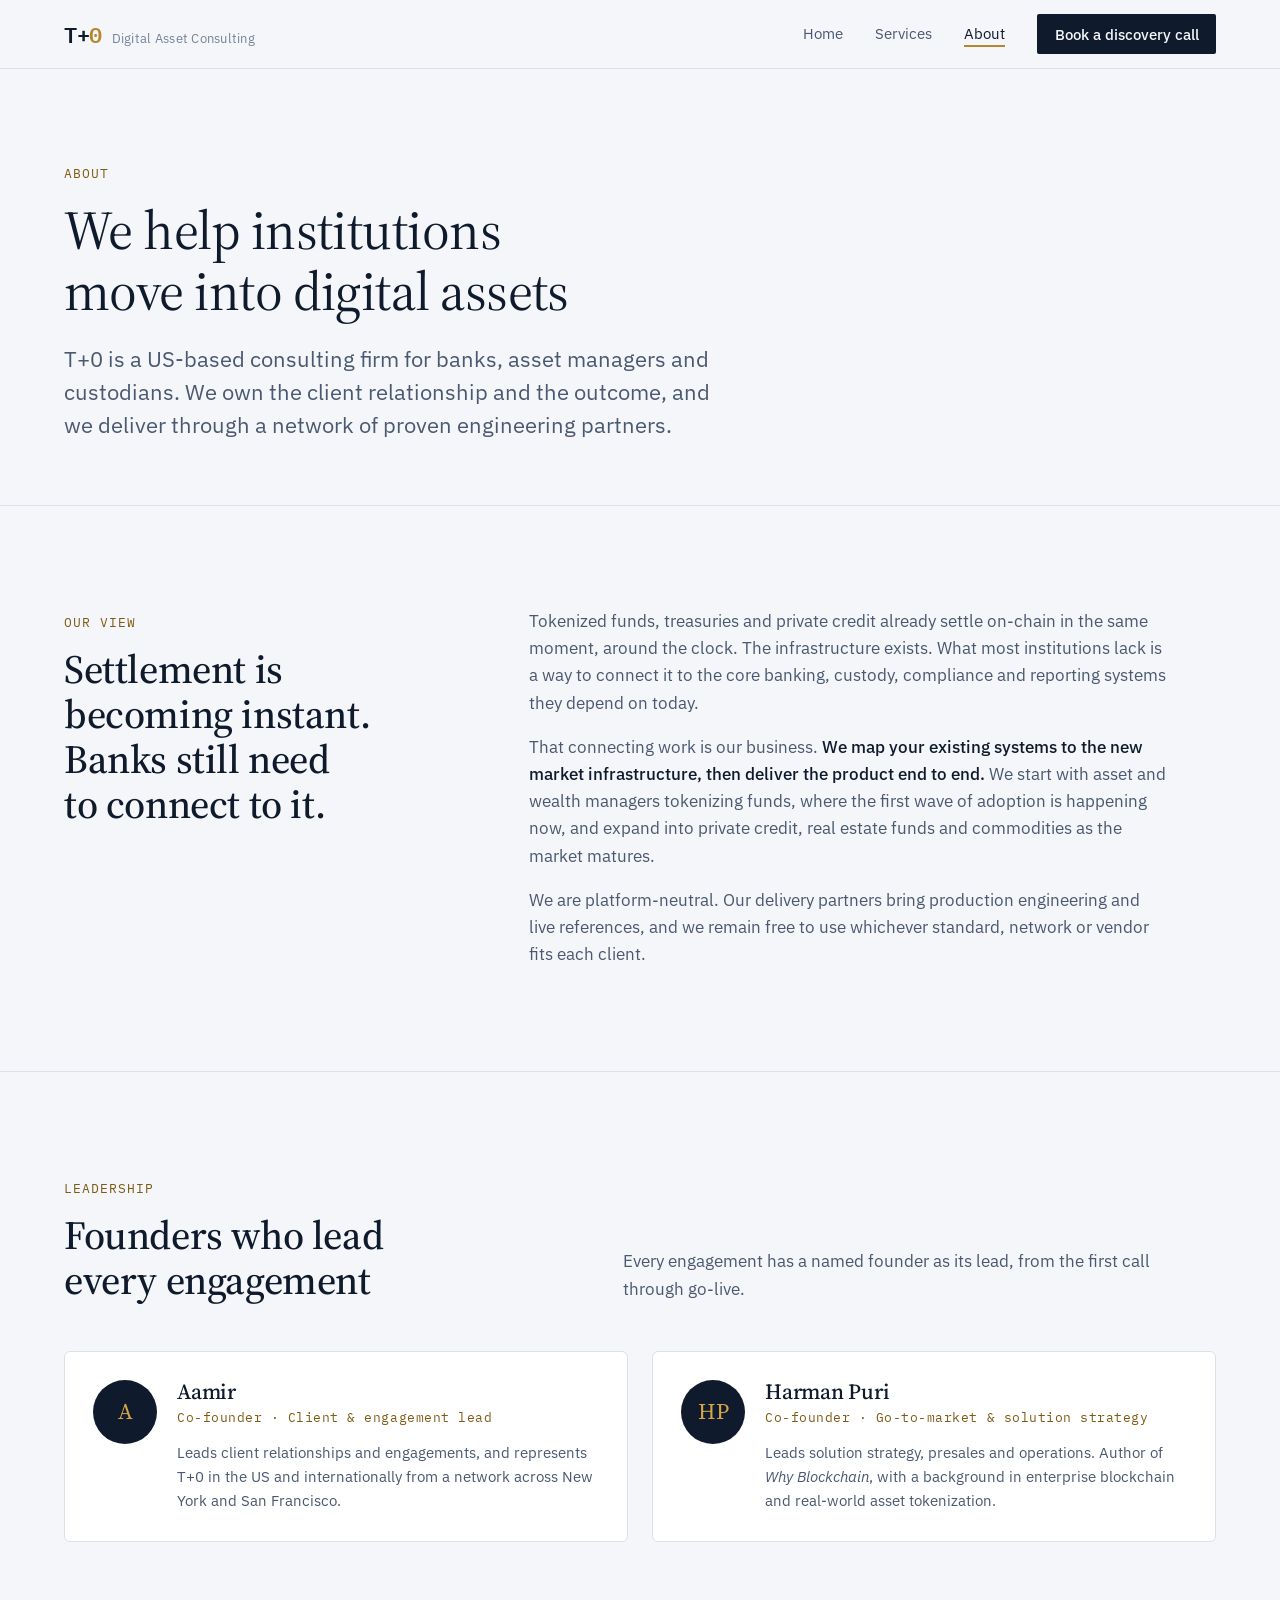
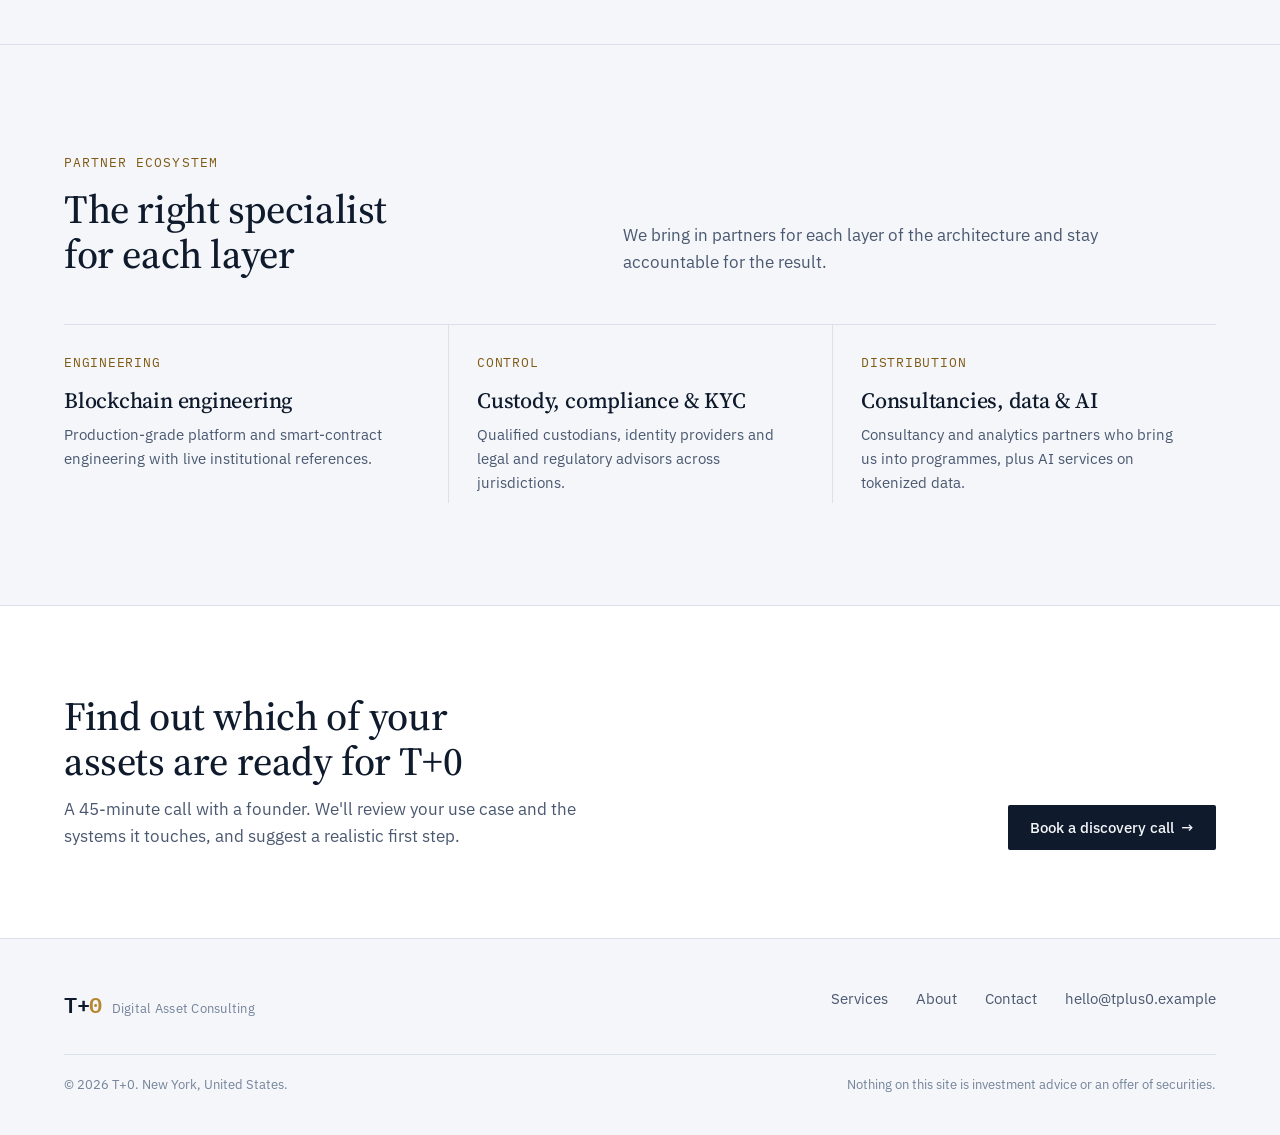
==== about.html @ 6a1a785b "Add T+0 consulting website Four-page static site with an animated isometric architecture infographic" ====
<!doctype html>
<html lang="en">
<head>
<meta charset="utf-8">
<meta name="viewport" content="width=device-width, initial-scale=1, viewport-fit=cover">
<title>About T+0</title>
<meta name="description" content="T+0 is a US-based digital asset consulting firm that helps financial institutions move into tokenized assets.">
<link rel="preconnect" href="https://fonts.googleapis.com">
<link rel="preconnect" href="https://fonts.gstatic.com" crossorigin>
<link rel="stylesheet" href="https://fonts.googleapis.com/css2?family=IBM+Plex+Mono:wght@400;500;600&family=IBM+Plex+Sans:wght@400;500&family=Source+Serif+4:ital,opsz,wght@0,8..60,400;0,8..60,500;1,8..60,400&display=swap">
<link rel="stylesheet" href="assets/styles.css">
</head>
<body>

<header class="site-header">
  <div class="wrap nav">
    <a class="logo" href="index.html" aria-label="T+0 home"><span class="logo-mark">T+<b>0</b></span><span class="logo-sub">Digital Asset Consulting</span></a>
    <button class="nav-toggle" aria-expanded="false" aria-controls="navLinks">MENU</button>
    <ul class="nav-links" id="navLinks">
      <li><a href="index.html">Home</a></li>
      <li><a href="services.html">Services</a></li>
      <li><a href="about.html" aria-current="page">About</a></li>
      <li><a class="btn btn-primary" href="contact.html">Book a discovery call</a></li>
    </ul>
  </div>
</header>

<main>

  <section class="page-hero">
    <div class="wrap">
      <span class="eyebrow">About</span>
      <h1>We help institutions move into digital assets</h1>
      <p class="lede">T+0 is a US-based consulting firm for banks, asset managers and custodians. We own the client relationship and the outcome, and we deliver through a network of proven engineering partners.</p>
    </div>
  </section>

  <section class="section">
    <div class="wrap split">
      <div><span class="eyebrow">Our view</span><h2 style="margin-top:12px">Settlement is becoming instant. Banks still need to connect to it.</h2></div>
      <div class="prose">
        <p>Tokenized funds, treasuries and private credit already settle on-chain in the same moment, around the clock. The infrastructure exists. What most institutions lack is a way to connect it to the core banking, custody, compliance and reporting systems they depend on today.</p>
        <p>That connecting work is our business. <strong>We map your existing systems to the new market infrastructure, then deliver the product end to end.</strong> We start with asset and wealth managers tokenizing funds, where the first wave of adoption is happening now, and expand into private credit, real estate funds and commodities as the market matures.</p>
        <p>We are platform-neutral. Our delivery partners bring production engineering and live references, and we remain free to use whichever standard, network or vendor fits each client.</p>
      </div>
    </div>
  </section>

  <section class="section">
    <div class="wrap">
      <div class="section-head">
        <div><span class="eyebrow">Leadership</span><h2>Founders who lead every engagement</h2></div>
        <p>Every engagement has a named founder as its lead, from the first call through go-live.</p>
      </div>
      <div class="people">
        <div class="person"><div class="avatar" aria-hidden="true">A</div><div><h3>Aamir</h3><p class="role">Co-founder · Client & engagement lead</p><p>Leads client relationships and engagements, and represents T+0 in the US and internationally from a network across New York and San Francisco.</p></div></div>
        <div class="person"><div class="avatar" aria-hidden="true">HP</div><div><h3>Harman Puri</h3><p class="role">Co-founder · Go-to-market & solution strategy</p><p>Leads solution strategy, presales and operations. Author of <em>Why Blockchain</em>, with a background in enterprise blockchain and real-world asset tokenization.</p></div></div>
      </div>
    </div>
  </section>

  <section class="section">
    <div class="wrap">
      <div class="section-head">
        <div><span class="eyebrow">Partner ecosystem</span><h2>The right specialist for each layer</h2></div>
        <p>We bring in partners for each layer of the architecture and stay accountable for the result.</p>
      </div>
      <div class="grid-3">
        <div class="cell"><span class="k">Engineering</span><h3>Blockchain engineering</h3><p>Production-grade platform and smart-contract engineering with live institutional references.</p></div>
        <div class="cell"><span class="k">Control</span><h3>Custody, compliance & KYC</h3><p>Qualified custodians, identity providers and legal and regulatory advisors across jurisdictions.</p></div>
        <div class="cell"><span class="k">Distribution</span><h3>Consultancies, data & AI</h3><p>Consultancy and analytics partners who bring us into programmes, plus AI services on tokenized data.</p></div>
      </div>
    </div>
  </section>

  <section class="cta-band">
    <div class="wrap cta-inner">
      <div>
        <h2>Find out which of your assets are ready for T+0</h2>
        <p>A 45-minute call with a founder. We'll review your use case and the systems it touches, and suggest a realistic first step.</p>
      </div>
      <a class="btn btn-primary" href="contact.html">Book a discovery call <span class="arr">→</span></a>
    </div>
  </section>
</main>

<footer class="site-footer">
  <div class="wrap">
    <div class="foot-grid">
      <a class="logo" href="index.html"><span class="logo-mark">T+<b>0</b></span><span class="logo-sub">Digital Asset Consulting</span></a>
      <nav aria-label="Footer"><a href="services.html">Services</a><a href="about.html">About</a><a href="contact.html">Contact</a><a href="#" data-email></a></nav>
    </div>
    <div class="foot-legal"><span>© <span data-year></span> T+0. New York, United States.</span><span>Nothing on this site is investment advice or an offer of securities.</span></div>
  </div>
</footer>

<script src="assets/main.js"></script>
</body>
</html>
---- assets/styles.css ----
/* Layout concept: an institutional advisory site. Quiet navy-and-paper pages built on a 12-col container,
   with one deep "settlement" band carrying the layered architecture diagram, where gold marks the T+0 layer. */
:root {
  --paper: #f4f6f9;
  --surface: #ffffff;
  --ink: #0f1b2d;
  --ink-2: #4a5870;
  --ink-3: #75839a;
  --line: #dbe1ea;
  --deep: #0f1b2d;
  --deep-2: #17273f;
  --deep-line: #2a3c58;
  --on-deep: #e9eef5;
  --on-deep-2: #9aabc2;
  --gold: #b8862e;
  --gold-bright: #d6a548;
  --gold-soft: #f4ead6;
  --gold-ink: #7f5a14;
  --bank: #7d9cc8;
  --digital: #4fb3a6;
  --chain: #9aa7bb;

  --f-display: "Source Serif 4", "Iowan Old Style", Georgia, serif;
  --f-body: "IBM Plex Sans", "Helvetica Neue", Arial, sans-serif;
  --f-mono: "IBM Plex Mono", ui-monospace, "SF Mono", Menlo, monospace;

  --s-xs: 0.8125rem;
  --s-sm: 0.9375rem;
  --s-md: 1.0625rem;
  --s-lg: 1.375rem;
  --s-xl: clamp(1.75rem, 1.2rem + 2vw, 2.5rem);
  --s-2xl: clamp(2.4rem, 1.4rem + 4vw, 4.25rem);

  --wrap: 1200px;
  --radius: 6px;
}
@media (prefers-color-scheme: dark) {
  :root:not([data-theme="light"]) {
    --paper: #0b1220;
    --surface: #111a2b;
    --ink: #e8edf4;
    --ink-2: #a3b0c3;
    --ink-3: #7c8aa0;
    --line: #23314a;
    --deep: #0e1a2e;
    --deep-2: #15243b;
    --deep-line: #2c3f5d;
    --on-deep: #e9eef5;
    --on-deep-2: #9aabc2;
    --gold: #d6a548;
    --gold-bright: #e6b95e;
    --gold-soft: #2a2215;
    --gold-ink: #e6b95e;
    color-scheme: dark;
  }
}
:root[data-theme="dark"] {
  --paper: #0b1220;
  --surface: #111a2b;
  --ink: #e8edf4;
  --ink-2: #a3b0c3;
  --ink-3: #7c8aa0;
  --line: #23314a;
  --deep: #0e1a2e;
  --deep-2: #15243b;
  --deep-line: #2c3f5d;
  --on-deep: #e9eef5;
  --on-deep-2: #9aabc2;
  --gold: #d6a548;
  --gold-bright: #e6b95e;
  --gold-soft: #2a2215;
  --gold-ink: #e6b95e;
  color-scheme: dark;
}

*, *::before, *::after { box-sizing: border-box; }
html { scroll-behavior: smooth; }
body {
  margin: 0;
  background: var(--paper);
  color: var(--ink);
  font-family: var(--f-body);
  font-size: var(--s-md);
  line-height: 1.6;
  -webkit-font-smoothing: antialiased;
}
img { max-width: 100%; }
a { color: inherit; }
h1, h2, h3 { font-family: var(--f-display); font-weight: 500; line-height: 1.12; text-wrap: balance; margin: 0; letter-spacing: -0.01em; }
p { margin: 0; }
:focus-visible { outline: 2px solid var(--gold); outline-offset: 3px; border-radius: 2px; }

.wrap {
  max-width: var(--wrap);
  margin-inline: auto;
  padding-left: max(24px, env(safe-area-inset-left, 0px));
  padding-right: max(24px, env(safe-area-inset-right, 0px));
}
@media (max-width: 480px) {
  .wrap { padding-left: max(16px, env(safe-area-inset-left, 0px)); padding-right: max(16px, env(safe-area-inset-right, 0px)); }
}

.eyebrow {
  font-family: var(--f-mono);
  font-size: var(--s-xs);
  letter-spacing: 0.08em;
  text-transform: uppercase;
  color: var(--gold-ink);
}
.lede { font-size: var(--s-lg); line-height: 1.5; color: var(--ink-2); max-width: 40ch; }
.muted { color: var(--ink-2); }

/* Buttons */
.btn {
  display: inline-flex; align-items: center; gap: 0.5em;
  font: 500 var(--s-sm)/1 var(--f-body);
  padding: 0.95em 1.4em;
  border-radius: 2px;
  text-decoration: none;
  border: 1px solid transparent;
  cursor: pointer;
  transition: background-color .2s, color .2s, border-color .2s;
}
.btn-primary { background: var(--ink); color: var(--paper); }
.btn-primary:hover { background: var(--gold); color: #fff; }
.btn-ghost { border-color: var(--line); color: var(--ink); background: transparent; }
.btn-ghost:hover { border-color: var(--ink); }
.btn .arr { transition: transform .2s; }
.btn:hover .arr { transform: translateX(3px); }

/* Header */
.site-header {
  position: sticky; top: env(safe-area-inset-top, 0px); z-index: 50;
  background: color-mix(in srgb, var(--paper) 88%, transparent);
  backdrop-filter: saturate(1.4) blur(10px);
  -webkit-backdrop-filter: saturate(1.4) blur(10px);
  border-bottom: 1px solid var(--line);
}
.nav { display: flex; align-items: center; justify-content: space-between; gap: 24px; height: 68px; }
.logo { display: inline-flex; align-items: baseline; gap: 10px; text-decoration: none; }
.logo-mark { font-family: var(--f-mono); font-weight: 600; font-size: 1.35rem; letter-spacing: -0.02em; color: var(--ink); }
.logo-mark b { color: var(--gold); font-weight: 600; }
.logo-sub { font-size: var(--s-xs); color: var(--ink-3); letter-spacing: 0.02em; }
.nav-links { display: flex; align-items: center; gap: 32px; list-style: none; margin: 0; padding: 0; }
.nav-links a { text-decoration: none; font-size: var(--s-sm); color: var(--ink-2); }
.nav-links a:hover, .nav-links a[aria-current="page"] { color: var(--ink); }
.nav-links a[aria-current="page"] { box-shadow: inset 0 -2px 0 var(--gold); padding-bottom: 4px; }
.nav-links .btn { padding: 0.75em 1.1em; color: var(--paper); }
.nav-links .btn:hover { color: #fff; }
.nav-toggle { display: none; background: none; border: 1px solid var(--line); color: var(--ink); border-radius: 2px; padding: 8px 12px; font: 500 var(--s-xs) var(--f-mono); letter-spacing: .06em; cursor: pointer; }
@media (max-width: 820px) {
  .logo-sub { display: none; }
  .nav-toggle { display: inline-block; }
  .nav-links {
    position: absolute; left: 0; right: 0; top: 68px;
    flex-direction: column; align-items: stretch; gap: 0;
    background: var(--surface); border-bottom: 1px solid var(--line);
    padding: 8px max(16px, env(safe-area-inset-right, 0px)) 16px max(16px, env(safe-area-inset-left, 0px));
    display: none;
  }
  .nav-links.open { display: flex; }
  .nav-links li a { display: block; padding: 12px 0; }
  .nav-links a[aria-current="page"] { box-shadow: none; color: var(--gold-ink); }
  .nav-links .btn { justify-content: center; margin-top: 8px; }
}

/* Sections */
.section { padding-block: clamp(64px, 8vw, 112px); }
.section + .section { border-top: 1px solid var(--line); }
.section-head { display: grid; grid-template-columns: minmax(0, 5fr) minmax(0, 6fr); gap: 32px 64px; align-items: end; margin-bottom: 48px; }
.section-head h2 { font-size: var(--s-xl); margin-top: 12px; }
.section-head p { color: var(--ink-2); max-width: 56ch; }
@media (max-width: 820px) { .section-head { grid-template-columns: 1fr; } }

/* Hero */
.hero { padding-block: clamp(56px, 7vw, 96px) clamp(48px, 6vw, 72px); }
.hero-grid { display: grid; grid-template-columns: minmax(0, 7fr) minmax(0, 5fr); gap: 48px 72px; align-items: end; }
.hero h1 { font-size: var(--s-2xl); margin-top: 18px; font-weight: 400; }
.hero h1 em { font-style: italic; color: var(--gold-ink); }
.hero .lede { margin-top: 24px; }
.hero-cta { display: flex; flex-wrap: wrap; gap: 12px; margin-top: 36px; }
@media (max-width: 900px) { .hero-grid { grid-template-columns: 1fr; } }

/* Settlement clock: T+2 -> T+1 -> T+0 */
.clock { border-top: 1px solid var(--ink); }
.clock-row { display: grid; grid-template-columns: 72px minmax(0, 1fr); gap: 16px; padding: 16px 0; border-bottom: 1px solid var(--line); align-items: baseline; }
.clock-row .t { font-family: var(--f-mono); font-size: 1.5rem; font-weight: 500; color: var(--ink-3); font-variant-numeric: tabular-nums; }
.clock-row .d { font-size: var(--s-sm); color: var(--ink-2); }
.clock-row .d strong { display: block; color: var(--ink); font-weight: 500; }
.clock-row.now .t { color: var(--gold); }
.clock-cap { font-family: var(--f-mono); font-size: var(--s-xs); color: var(--ink-3); margin-top: 12px; letter-spacing: .04em; }

/* ============ Architecture band ============ */
.arch-band { background: var(--deep); color: var(--on-deep); padding-block: clamp(64px, 8vw, 104px); position: relative; overflow: hidden; }
.arch-band::before {
  content: ""; position: absolute; inset: 0; pointer-events: none; opacity: .5;
  background-image:
    linear-gradient(to right, color-mix(in srgb, var(--deep-line) 45%, transparent) 1px, transparent 1px),
    linear-gradient(to bottom, color-mix(in srgb, var(--deep-line) 45%, transparent) 1px, transparent 1px);
  background-size: 48px 48px;
  mask-image: radial-gradient(ellipse at 30% 50%, #000 25%, transparent 70%);
  -webkit-mask-image: radial-gradient(ellipse at 30% 50%, #000 25%, transparent 70%);
}
.arch-band .wrap { position: relative; }
.arch-band .eyebrow { color: var(--gold-bright); }
.arch-intro { display: grid; grid-template-columns: minmax(0, 6fr) minmax(0, 5fr); gap: 24px 64px; align-items: end; margin-bottom: 32px; }
.arch-intro h2 { font-size: var(--s-xl); margin-top: 12px; color: var(--on-deep); }
.arch-intro p { color: var(--on-deep-2); max-width: 52ch; }
@media (max-width: 900px) { .arch-intro { grid-template-columns: 1fr; } }

.iso-scroll { overflow-x: auto; -webkit-overflow-scrolling: touch; }
.iso { display: block; width: 100%; height: auto; min-width: 760px; }
.scroll-hint { display: none; font-family: var(--f-mono); font-size: var(--s-xs); color: var(--on-deep-2); margin-bottom: 8px; }
@media (max-width: 800px) { .scroll-hint { display: block; } }

/* Slabs */
.iso-layer { transition: opacity .3s; }
.iso.focus .iso-layer:not(.hot) { opacity: .28; }
.f-top { fill: color-mix(in srgb, var(--lc) 20%, var(--deep-2)); stroke: var(--lc); stroke-width: 1.3; stroke-linejoin: round; }
.f-left { fill: color-mix(in srgb, var(--lc) 42%, var(--deep)); }
.f-right { fill: color-mix(in srgb, var(--lc) 26%, var(--deep)); }
.f-grid { stroke: var(--lc); stroke-opacity: .16; stroke-width: 1; }
.iso-layer[data-layer="t0"] .f-top { fill: color-mix(in srgb, var(--lc) 30%, var(--deep-2)); stroke-width: 1.8; }
.iso-layer[data-layer="t0"] .f-left { fill: color-mix(in srgb, var(--lc) 62%, var(--deep)); }
.iso-layer[data-layer="t0"] .f-right { fill: color-mix(in srgb, var(--lc) 44%, var(--deep)); }

.cube .c-t { fill: color-mix(in srgb, var(--lc) 55%, var(--deep-2)); stroke: var(--lc); stroke-width: .8; }
.cube .c-l { fill: color-mix(in srgb, var(--lc) 38%, var(--deep)); stroke: var(--lc); stroke-opacity: .5; stroke-width: .6; }
.cube .c-r { fill: color-mix(in srgb, var(--lc) 22%, var(--deep)); stroke: var(--lc); stroke-opacity: .5; stroke-width: .6; }
.blk-glow { fill: var(--gold-bright); }
.chain-link { stroke: var(--lc); stroke-width: 2; stroke-dasharray: 2 3; }
.stk-side { fill: color-mix(in srgb, var(--lc) 40%, var(--deep)); stroke: var(--lc); stroke-width: .8; }
.stk-top { fill: color-mix(in srgb, var(--lc) 70%, var(--deep-2)); stroke: var(--lc); stroke-width: .8; }
.t0-link { stroke: var(--gold-bright); stroke-width: 1.2; stroke-dasharray: 3 4; opacity: .8; }
.t0-ring { fill: none; stroke: var(--gold-bright); stroke-width: 1.2; }
.t0-core { fill: color-mix(in srgb, var(--gold) 55%, var(--deep)); stroke: var(--gold-bright); stroke-width: 1.4; }
.t0-mark { font: 600 22px var(--f-mono); fill: #1a1406; letter-spacing: -.02em; }

/* Callouts */
.co-lead { stroke: var(--lc); stroke-width: 1; stroke-dasharray: 2 4; }
.co-end, .co-dot { fill: var(--lc); }
.co-bar { fill: var(--lc); }
.co-name { font: 500 23px var(--f-display); fill: var(--on-deep); }
.iso-layer[data-layer="t0"] .co-name { fill: var(--gold-bright); }
.co-tag { font: 500 11px var(--f-mono); letter-spacing: .08em; fill: var(--on-deep-2); }
.co-item { font: 400 13.5px var(--f-body); fill: var(--on-deep); }

/* Flows */
.pipe-bed { stroke-width: 8; stroke-linecap: round; opacity: .18; }
.pipe { stroke-width: 1.4; stroke-dasharray: 4 5; animation: flow 1s linear infinite; }
.pipe-bed.cash, .pipe.cash { stroke: var(--gold-bright); }
.pipe-bed.asset, .pipe.asset { stroke: var(--digital); }
.pipe.asset { animation-direction: reverse; }
.pipe-bed.chainp, .pipe.chainp { stroke: var(--on-deep); }
@keyframes flow { to { stroke-dashoffset: -18; } }
.port { fill: var(--deep); stroke: var(--on-deep-2); stroke-width: 1; }
.coin { fill: var(--gold-bright); stroke: #7f5a14; stroke-width: 1.5; }
.coin-t { font: 700 12px var(--f-mono); fill: #2a1d05; }
.token { fill: var(--digital); stroke: color-mix(in srgb, var(--digital) 50%, #fff); stroke-width: 1.2; }
.token-in { fill: var(--deep); opacity: .55; }
.settle { fill: var(--on-deep); }
.fl-h { font: 600 11px var(--f-mono); letter-spacing: .08em; fill: var(--gold-bright); }
.fl-h.a { fill: var(--digital); }
.fl-s { font: 400 11px var(--f-mono); fill: var(--on-deep-2); }

.arch-foot { display: flex; flex-wrap: wrap; justify-content: space-between; gap: 12px 32px; margin-top: 20px; font-family: var(--f-mono); font-size: var(--s-xs); color: var(--on-deep-2); }
.legend { display: flex; flex-wrap: wrap; gap: 8px 22px; align-items: center; }
.legend span { display: inline-flex; align-items: center; gap: 8px; }
.legend i { width: 12px; height: 12px; display: inline-block; background: var(--c); }
.legend i.round { border-radius: 50%; }
.legend i.dia { transform: rotate(45deg) scale(.85); }

@media (prefers-reduced-motion: reduce) { .pipe { animation: none; } }

/* Stats */
.stats { display: grid; grid-template-columns: repeat(3, minmax(0, 1fr)); border-top: 1px solid var(--ink); }
.stat { padding: 28px 28px 28px 0; border-right: 1px solid var(--line); }
.stat + .stat { padding-left: 28px; }
.stat:last-child { border-right: 0; }
.stat .v { font-family: var(--f-display); font-size: clamp(2.4rem, 1.6rem + 2.6vw, 3.6rem); line-height: 1; font-variant-numeric: tabular-nums; letter-spacing: -0.02em; }
.stat .v small { font-size: .5em; color: var(--ink-3); margin-left: 4px; }
.stat .l { margin-top: 14px; color: var(--ink-2); font-size: var(--s-sm); max-width: 32ch; }
.sources { margin-top: 24px; font-size: var(--s-xs); color: var(--ink-3); max-width: 90ch; }
.sources a { color: var(--ink-2); }
@media (max-width: 760px) {
  .stats { grid-template-columns: 1fr; }
  .stat, .stat + .stat { padding: 24px 0; border-right: 0; border-bottom: 1px solid var(--line); }
}

/* Generic grids */
.grid-3 { display: grid; grid-template-columns: repeat(3, minmax(0, 1fr)); gap: 0; border-top: 1px solid var(--line); }
.cell { padding: 28px 28px 8px 0; min-width: 0; }
.cell + .cell { padding-left: 28px; border-left: 1px solid var(--line); }
.cell h3 { font-size: var(--s-lg); margin-bottom: 10px; }
.cell p { color: var(--ink-2); font-size: var(--s-sm); }
.cell .k { font-family: var(--f-mono); font-size: var(--s-xs); color: var(--gold-ink); letter-spacing: .06em; text-transform: uppercase; display: block; margin-bottom: 14px; }
@media (max-width: 860px) {
  .grid-3 { grid-template-columns: 1fr; }
  .cell, .cell + .cell { padding: 24px 0; border-left: 0; border-bottom: 1px solid var(--line); }
}

/* Engagement path (a real sequence) */
.path { display: grid; grid-template-columns: repeat(4, minmax(0, 1fr)); gap: 0; counter-reset: step; }
.step { position: relative; padding: 28px 24px 0 0; border-top: 2px solid var(--line); min-width: 0; }
.step::before { content: ""; position: absolute; top: -6px; left: 0; width: 10px; height: 10px; border-radius: 50%; background: var(--paper); border: 2px solid var(--gold); }
.step:last-child { border-top-color: var(--gold); }
.step .k { font-family: var(--f-mono); font-size: var(--s-xs); color: var(--ink-3); letter-spacing: .06em; }
.step h3 { font-size: 1.25rem; margin: 8px 0 10px; }
.step p { color: var(--ink-2); font-size: var(--s-sm); }
@media (max-width: 860px) {
  .path { grid-template-columns: 1fr; gap: 28px; border-left: 2px solid var(--line); padding-left: 24px; }
  .step { border-top: 0; padding: 0; }
  .step::before { left: -31px; top: 6px; }
}

/* CTA band */
.cta-band { background: var(--surface); border-top: 1px solid var(--line); border-bottom: 1px solid var(--line); padding-block: clamp(56px, 7vw, 88px); }
.cta-inner { display: flex; flex-wrap: wrap; align-items: end; justify-content: space-between; gap: 28px; }
.cta-inner h2 { font-size: var(--s-xl); max-width: 22ch; }
.cta-inner p { color: var(--ink-2); margin-top: 12px; max-width: 52ch; }

/* Page hero (inner pages) */
.page-hero { padding-block: clamp(56px, 7vw, 96px) clamp(40px, 5vw, 64px); border-bottom: 1px solid var(--line); }
.page-hero h1 { font-size: clamp(2.2rem, 1.4rem + 3vw, 3.4rem); font-weight: 400; margin-top: 14px; max-width: 20ch; }
.page-hero .lede { margin-top: 20px; max-width: 52ch; }

/* Services list (services page) */
.svc-rows { border-top: 1px solid var(--ink); }
.svc-row { display: grid; grid-template-columns: 64px minmax(0, 4fr) minmax(0, 5fr) minmax(0, 3fr); gap: 16px 32px; padding: 32px 0; border-bottom: 1px solid var(--line); scroll-margin-top: 90px; }
.svc-row .n { font-family: var(--f-mono); color: var(--gold-ink); font-size: var(--s-sm); padding-top: 4px; }
.svc-row h3 { font-size: 1.5rem; }
.svc-row p { color: var(--ink-2); font-size: var(--s-sm); }
.svc-row ul { margin: 12px 0 0; padding-left: 18px; color: var(--ink-2); font-size: var(--s-sm); }
.svc-row ul li + li { margin-top: 4px; }
.svc-row .out { font-family: var(--f-mono); font-size: var(--s-xs); color: var(--ink-3); letter-spacing: .02em; line-height: 1.7; }
.svc-row .out b { display: block; color: var(--ink); font-weight: 500; letter-spacing: .06em; text-transform: uppercase; margin-bottom: 6px; }
@media (max-width: 900px) {
  .svc-row { grid-template-columns: 48px minmax(0, 1fr); }
  .svc-row > :nth-child(3), .svc-row > :nth-child(4) { grid-column: 2; }
}

/* Two-column prose */
.split { display: grid; grid-template-columns: minmax(0, 4fr) minmax(0, 7fr); gap: 32px 72px; }
.split h2 { font-size: var(--s-xl); }
.prose p + p { margin-top: 1em; }
.prose p { color: var(--ink-2); max-width: 64ch; }
.prose strong { color: var(--ink); font-weight: 500; }
@media (max-width: 860px) { .split { grid-template-columns: 1fr; } }

/* People */
.people { display: grid; grid-template-columns: repeat(2, minmax(0, 1fr)); gap: 24px; }
.person { background: var(--surface); border: 1px solid var(--line); border-radius: var(--radius); padding: 28px; display: grid; grid-template-columns: 64px minmax(0, 1fr); gap: 20px; }
.avatar { width: 64px; height: 64px; border-radius: 50%; display: grid; place-items: center; background: var(--deep); color: var(--gold-bright); font-family: var(--f-display); font-size: 1.4rem; }
.person h3 { font-size: 1.35rem; }
.person .role { font-family: var(--f-mono); font-size: var(--s-xs); color: var(--gold-ink); letter-spacing: .04em; margin: 4px 0 12px; }
.person p { color: var(--ink-2); font-size: var(--s-sm); }
@media (max-width: 760px) { .people { grid-template-columns: 1fr; } }

/* Contact */
.contact-grid { display: grid; grid-template-columns: minmax(0, 5fr) minmax(0, 7fr); gap: 40px 72px; }
.form { display: grid; gap: 18px; background: var(--surface); border: 1px solid var(--line); border-radius: var(--radius); padding: clamp(20px, 3vw, 36px); }
.form .row { display: grid; grid-template-columns: repeat(2, minmax(0, 1fr)); gap: 18px; }
.field { display: grid; gap: 6px; min-width: 0; }
.field label { font-size: var(--s-xs); font-family: var(--f-mono); letter-spacing: .05em; text-transform: uppercase; color: var(--ink-2); }
.field input, .field select, .field textarea {
  font: inherit; font-size: var(--s-sm); color: var(--ink); background: var(--paper);
  border: 1px solid var(--line); border-radius: 3px; padding: 12px 14px; width: 100%;
}
.field textarea { min-height: 140px; resize: vertical; }
.field input:focus, .field select:focus, .field textarea:focus { outline: none; border-color: var(--gold); box-shadow: 0 0 0 3px color-mix(in srgb, var(--gold) 20%, transparent); }
.form-note { font-size: var(--s-xs); color: var(--ink-3); }
.form-status { font-size: var(--s-sm); color: var(--gold-ink); }
.contact-facts { display: grid; gap: 24px; align-content: start; }
.fact .k { font-family: var(--f-mono); font-size: var(--s-xs); letter-spacing: .06em; text-transform: uppercase; color: var(--ink-3); }
.fact .v { margin-top: 4px; font-size: var(--s-md); }
@media (max-width: 860px) { .contact-grid { grid-template-columns: 1fr; } .form .row { grid-template-columns: 1fr; } }

/* Footer */
.site-footer { padding-block: 48px 40px; font-size: var(--s-sm); color: var(--ink-2); }
.foot-grid { display: flex; flex-wrap: wrap; justify-content: space-between; gap: 24px 48px; }
.foot-grid nav { display: flex; flex-wrap: wrap; gap: 8px 28px; }
.foot-grid nav a { text-decoration: none; }
.foot-grid nav a:hover { color: var(--ink); }
.foot-legal { margin-top: 32px; padding-top: 20px; border-top: 1px solid var(--line); font-size: var(--s-xs); color: var(--ink-3); display: flex; flex-wrap: wrap; justify-content: space-between; gap: 8px 24px; }

@media (prefers-reduced-motion: reduce) {
  html { scroll-behavior: auto; }
  *, *::before, *::after { transition-duration: 0s !important; }
}
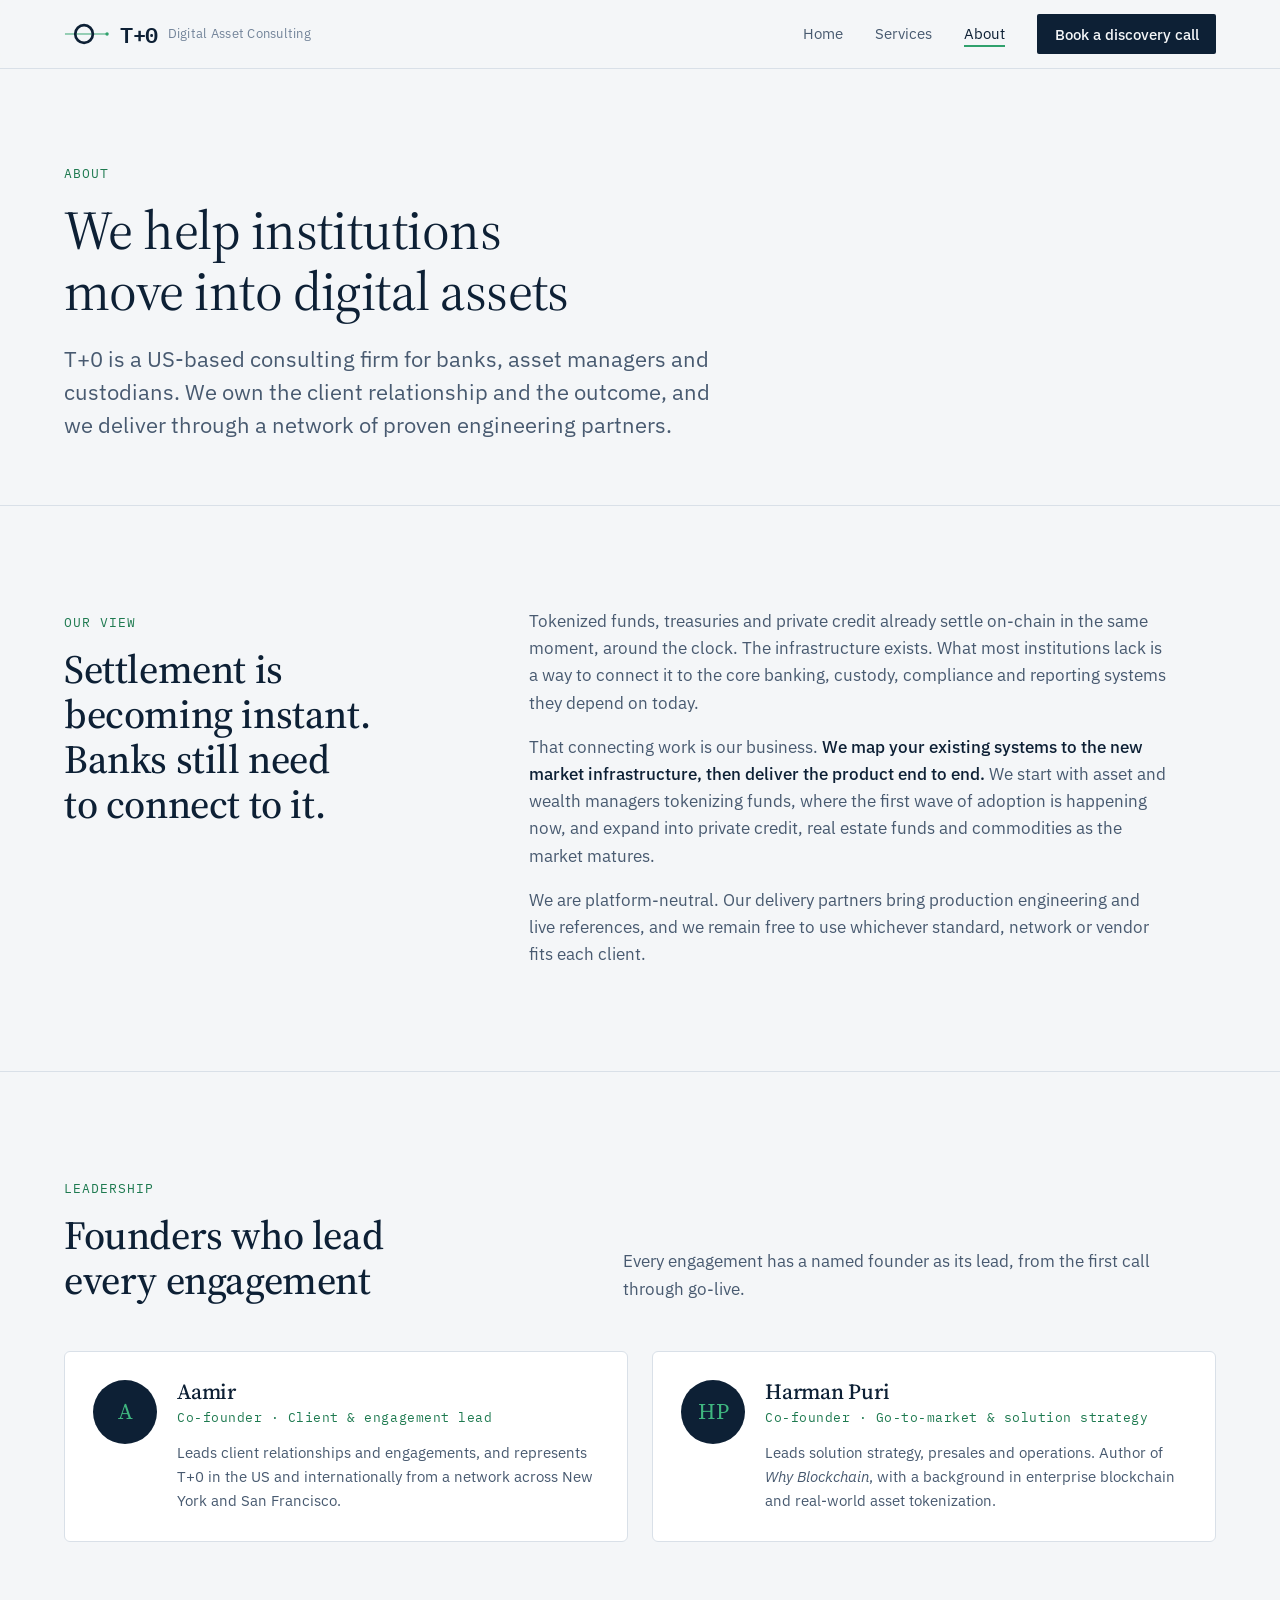
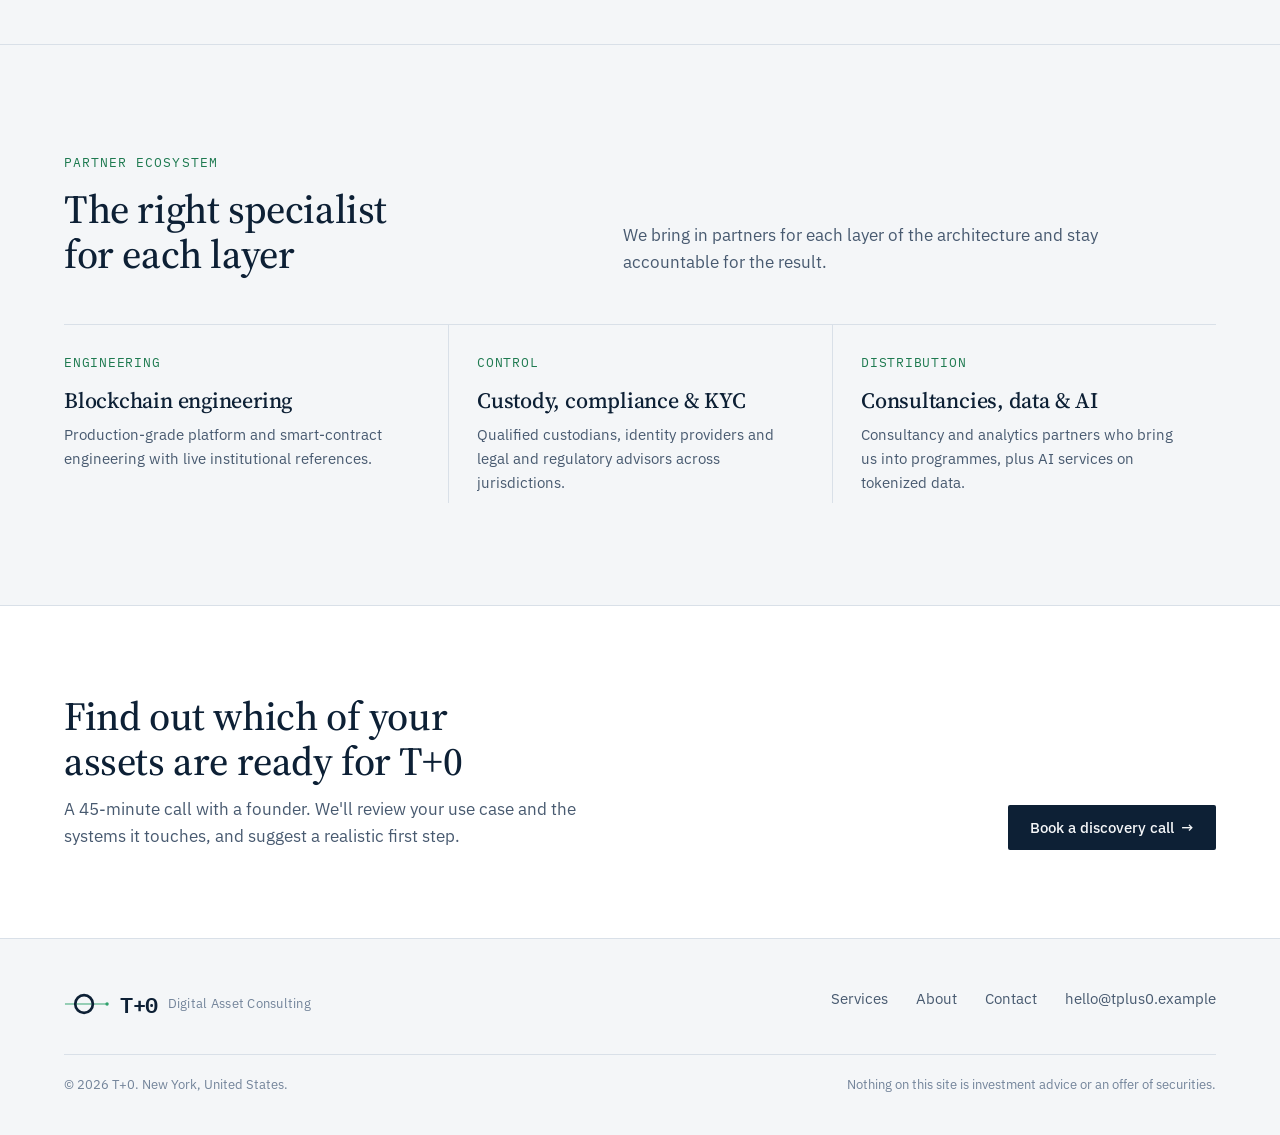
==== commit 5c72ce75: "Apply T+0 logo and brand colors Add the logo mark (SVG) to header, footer and favicon, place it on t" ====
--- a/about.html
+++ b/about.html
@@ -5,16 +5,17 @@
 <meta name="viewport" content="width=device-width, initial-scale=1, viewport-fit=cover">
 <title>About T+0</title>
 <meta name="description" content="T+0 is a US-based digital asset consulting firm that helps financial institutions move into tokenized assets.">
+<link rel="icon" href="assets/favicon.svg" type="image/svg+xml">
 <link rel="preconnect" href="https://fonts.googleapis.com">
 <link rel="preconnect" href="https://fonts.gstatic.com" crossorigin>
 <link rel="stylesheet" href="https://fonts.googleapis.com/css2?family=IBM+Plex+Mono:wght@400;500;600&family=IBM+Plex+Sans:wght@400;500&family=Source+Serif+4:ital,opsz,wght@0,8..60,400;0,8..60,500;1,8..60,400&display=swap">
-<link rel="stylesheet" href="assets/styles.css">
+<link rel="stylesheet" href="assets/styles.css?v=2">
 </head>
 <body>
 
 <header class="site-header">
   <div class="wrap nav">
-    <a class="logo" href="index.html" aria-label="T+0 home"><span class="logo-mark">T+<b>0</b></span><span class="logo-sub">Digital Asset Consulting</span></a>
+    <a class="logo" href="index.html" aria-label="T+0 home"><svg class="logo-svg" viewBox="0 0 2000 960" aria-hidden="true"><rect x="42" y="457" width="1830" height="42" fill="var(--accent)"/><circle cx="872" cy="478" r="382.5" fill="none" stroke="currentColor" stroke-width="117"/><circle cx="1872" cy="478" r="74" fill="var(--accent)"/></svg><span class="logo-mark">T+0</span><span class="logo-sub">Digital Asset Consulting</span></a>
     <button class="nav-toggle" aria-expanded="false" aria-controls="navLinks">MENU</button>
     <ul class="nav-links" id="navLinks">
       <li><a href="index.html">Home</a></li>
@@ -87,13 +88,13 @@
 <footer class="site-footer">
   <div class="wrap">
     <div class="foot-grid">
-      <a class="logo" href="index.html"><span class="logo-mark">T+<b>0</b></span><span class="logo-sub">Digital Asset Consulting</span></a>
+      <a class="logo" href="index.html"><svg class="logo-svg" viewBox="0 0 2000 960" aria-hidden="true"><rect x="42" y="457" width="1830" height="42" fill="var(--accent)"/><circle cx="872" cy="478" r="382.5" fill="none" stroke="currentColor" stroke-width="117"/><circle cx="1872" cy="478" r="74" fill="var(--accent)"/></svg><span class="logo-mark">T+0</span><span class="logo-sub">Digital Asset Consulting</span></a>
       <nav aria-label="Footer"><a href="services.html">Services</a><a href="about.html">About</a><a href="contact.html">Contact</a><a href="#" data-email></a></nav>
     </div>
     <div class="foot-legal"><span>© <span data-year></span> T+0. New York, United States.</span><span>Nothing on this site is investment advice or an offer of securities.</span></div>
   </div>
 </footer>
 
-<script src="assets/main.js"></script>
+<script src="assets/main.js?v=2"></script>
 </body>
 </html>
--- a/assets/styles.css
+++ b/assets/styles.css
@@ -1,23 +1,24 @@
 /* Layout concept: an institutional advisory site. Quiet navy-and-paper pages built on a 12-col container,
-   with one deep "settlement" band carrying the layered architecture diagram, where gold marks the T+0 layer. */
+   with one deep "settlement" band carrying the layered architecture diagram, where the logo green marks the T+0 layer. */
 :root {
-  --paper: #f4f6f9;
+  --paper: #f4f6f8;
   --surface: #ffffff;
-  --ink: #0f1b2d;
-  --ink-2: #4a5870;
-  --ink-3: #75839a;
-  --line: #dbe1ea;
-  --deep: #0f1b2d;
-  --deep-2: #17273f;
-  --deep-line: #2a3c58;
-  --on-deep: #e9eef5;
-  --on-deep-2: #9aabc2;
-  --gold: #b8862e;
-  --gold-bright: #d6a548;
-  --gold-soft: #f4ead6;
-  --gold-ink: #7f5a14;
+  --ink: #0d2035;
+  --ink-2: #485a70;
+  --ink-3: #73849a;
+  --line: #d9e0e8;
+  --deep: #0d2035;
+  --deep-2: #142a44;
+  --deep-line: #27415f;
+  --on-deep: #e8eef5;
+  --on-deep-2: #98abc1;
+  --accent: #30a16d;
+  --accent-bright: #3fb67f;
+  --accent-soft: #e1f2e9;
+  --accent-ink: #1e7a50;
+  --coin: #e4b44e;
   --bank: #7d9cc8;
-  --digital: #4fb3a6;
+  --digital: #a99be6;
   --chain: #9aa7bb;
 
   --f-display: "Source Serif 4", "Iowan Old Style", Georgia, serif;
@@ -36,40 +37,40 @@
 }
 @media (prefers-color-scheme: dark) {
   :root:not([data-theme="light"]) {
-    --paper: #0b1220;
-    --surface: #111a2b;
+    --paper: #0a1524;
+    --surface: #102035;
     --ink: #e8edf4;
-    --ink-2: #a3b0c3;
-    --ink-3: #7c8aa0;
-    --line: #23314a;
-    --deep: #0e1a2e;
-    --deep-2: #15243b;
-    --deep-line: #2c3f5d;
-    --on-deep: #e9eef5;
-    --on-deep-2: #9aabc2;
-    --gold: #d6a548;
-    --gold-bright: #e6b95e;
-    --gold-soft: #2a2215;
-    --gold-ink: #e6b95e;
+    --ink-2: #a3b1c4;
+    --ink-3: #7d8ca2;
+    --line: #213651;
+    --deep: #0c1c30;
+    --deep-2: #132840;
+    --deep-line: #29425f;
+    --on-deep: #e8eef5;
+    --on-deep-2: #98abc1;
+    --accent: #3fb67f;
+    --accent-bright: #4cc68c;
+    --accent-soft: #11291f;
+    --accent-ink: #5ed39b;
     color-scheme: dark;
   }
 }
 :root[data-theme="dark"] {
-  --paper: #0b1220;
-  --surface: #111a2b;
+  --paper: #0a1524;
+  --surface: #102035;
   --ink: #e8edf4;
-  --ink-2: #a3b0c3;
-  --ink-3: #7c8aa0;
-  --line: #23314a;
-  --deep: #0e1a2e;
-  --deep-2: #15243b;
-  --deep-line: #2c3f5d;
-  --on-deep: #e9eef5;
-  --on-deep-2: #9aabc2;
-  --gold: #d6a548;
-  --gold-bright: #e6b95e;
-  --gold-soft: #2a2215;
-  --gold-ink: #e6b95e;
+  --ink-2: #a3b1c4;
+  --ink-3: #7d8ca2;
+  --line: #213651;
+  --deep: #0c1c30;
+  --deep-2: #132840;
+  --deep-line: #29425f;
+  --on-deep: #e8eef5;
+  --on-deep-2: #98abc1;
+  --accent: #3fb67f;
+  --accent-bright: #4cc68c;
+  --accent-soft: #11291f;
+  --accent-ink: #5ed39b;
   color-scheme: dark;
 }
 
@@ -88,7 +89,7 @@
 a { color: inherit; }
 h1, h2, h3 { font-family: var(--f-display); font-weight: 500; line-height: 1.12; text-wrap: balance; margin: 0; letter-spacing: -0.01em; }
 p { margin: 0; }
-:focus-visible { outline: 2px solid var(--gold); outline-offset: 3px; border-radius: 2px; }
+:focus-visible { outline: 2px solid var(--accent); outline-offset: 3px; border-radius: 2px; }
 
 .wrap {
   max-width: var(--wrap);
@@ -105,7 +106,7 @@
   font-size: var(--s-xs);
   letter-spacing: 0.08em;
   text-transform: uppercase;
-  color: var(--gold-ink);
+  color: var(--accent-ink);
 }
 .lede { font-size: var(--s-lg); line-height: 1.5; color: var(--ink-2); max-width: 40ch; }
 .muted { color: var(--ink-2); }
@@ -122,7 +123,7 @@
   transition: background-color .2s, color .2s, border-color .2s;
 }
 .btn-primary { background: var(--ink); color: var(--paper); }
-.btn-primary:hover { background: var(--gold); color: #fff; }
+.btn-primary:hover { background: var(--accent); color: #fff; }
 .btn-ghost { border-color: var(--line); color: var(--ink); background: transparent; }
 .btn-ghost:hover { border-color: var(--ink); }
 .btn .arr { transition: transform .2s; }
@@ -137,14 +138,14 @@
   border-bottom: 1px solid var(--line);
 }
 .nav { display: flex; align-items: center; justify-content: space-between; gap: 24px; height: 68px; }
-.logo { display: inline-flex; align-items: baseline; gap: 10px; text-decoration: none; }
+.logo { display: inline-flex; align-items: center; gap: 10px; text-decoration: none; color: var(--ink); }
+.logo-svg { width: 46px; height: auto; flex: none; }
 .logo-mark { font-family: var(--f-mono); font-weight: 600; font-size: 1.35rem; letter-spacing: -0.02em; color: var(--ink); }
-.logo-mark b { color: var(--gold); font-weight: 600; }
 .logo-sub { font-size: var(--s-xs); color: var(--ink-3); letter-spacing: 0.02em; }
 .nav-links { display: flex; align-items: center; gap: 32px; list-style: none; margin: 0; padding: 0; }
 .nav-links a { text-decoration: none; font-size: var(--s-sm); color: var(--ink-2); }
 .nav-links a:hover, .nav-links a[aria-current="page"] { color: var(--ink); }
-.nav-links a[aria-current="page"] { box-shadow: inset 0 -2px 0 var(--gold); padding-bottom: 4px; }
+.nav-links a[aria-current="page"] { box-shadow: inset 0 -2px 0 var(--accent); padding-bottom: 4px; }
 .nav-links .btn { padding: 0.75em 1.1em; color: var(--paper); }
 .nav-links .btn:hover { color: #fff; }
 .nav-toggle { display: none; background: none; border: 1px solid var(--line); color: var(--ink); border-radius: 2px; padding: 8px 12px; font: 500 var(--s-xs) var(--f-mono); letter-spacing: .06em; cursor: pointer; }
@@ -160,7 +161,7 @@
   }
   .nav-links.open { display: flex; }
   .nav-links li a { display: block; padding: 12px 0; }
-  .nav-links a[aria-current="page"] { box-shadow: none; color: var(--gold-ink); }
+  .nav-links a[aria-current="page"] { box-shadow: none; color: var(--accent-ink); }
   .nav-links .btn { justify-content: center; margin-top: 8px; }
 }
 
@@ -176,7 +177,7 @@
 .hero { padding-block: clamp(56px, 7vw, 96px) clamp(48px, 6vw, 72px); }
 .hero-grid { display: grid; grid-template-columns: minmax(0, 7fr) minmax(0, 5fr); gap: 48px 72px; align-items: end; }
 .hero h1 { font-size: var(--s-2xl); margin-top: 18px; font-weight: 400; }
-.hero h1 em { font-style: italic; color: var(--gold-ink); }
+.hero h1 em { font-style: italic; color: var(--accent-ink); }
 .hero .lede { margin-top: 24px; }
 .hero-cta { display: flex; flex-wrap: wrap; gap: 12px; margin-top: 36px; }
 @media (max-width: 900px) { .hero-grid { grid-template-columns: 1fr; } }
@@ -187,7 +188,7 @@
 .clock-row .t { font-family: var(--f-mono); font-size: 1.5rem; font-weight: 500; color: var(--ink-3); font-variant-numeric: tabular-nums; }
 .clock-row .d { font-size: var(--s-sm); color: var(--ink-2); }
 .clock-row .d strong { display: block; color: var(--ink); font-weight: 500; }
-.clock-row.now .t { color: var(--gold); }
+.clock-row.now .t { color: var(--accent); }
 .clock-cap { font-family: var(--f-mono); font-size: var(--s-xs); color: var(--ink-3); margin-top: 12px; letter-spacing: .04em; }
 
 /* ============ Architecture band ============ */
@@ -202,7 +203,7 @@
   -webkit-mask-image: radial-gradient(ellipse at 30% 50%, #000 25%, transparent 70%);
 }
 .arch-band .wrap { position: relative; }
-.arch-band .eyebrow { color: var(--gold-bright); }
+.arch-band .eyebrow { color: var(--accent-bright); }
 .arch-intro { display: grid; grid-template-columns: minmax(0, 6fr) minmax(0, 5fr); gap: 24px 64px; align-items: end; margin-bottom: 32px; }
 .arch-intro h2 { font-size: var(--s-xl); margin-top: 12px; color: var(--on-deep); }
 .arch-intro p { color: var(--on-deep-2); max-width: 52ch; }
@@ -227,39 +228,39 @@
 .cube .c-t { fill: color-mix(in srgb, var(--lc) 55%, var(--deep-2)); stroke: var(--lc); stroke-width: .8; }
 .cube .c-l { fill: color-mix(in srgb, var(--lc) 38%, var(--deep)); stroke: var(--lc); stroke-opacity: .5; stroke-width: .6; }
 .cube .c-r { fill: color-mix(in srgb, var(--lc) 22%, var(--deep)); stroke: var(--lc); stroke-opacity: .5; stroke-width: .6; }
-.blk-glow { fill: var(--gold-bright); }
+.blk-glow { fill: var(--accent-bright); }
 .chain-link { stroke: var(--lc); stroke-width: 2; stroke-dasharray: 2 3; }
 .stk-side { fill: color-mix(in srgb, var(--lc) 40%, var(--deep)); stroke: var(--lc); stroke-width: .8; }
 .stk-top { fill: color-mix(in srgb, var(--lc) 70%, var(--deep-2)); stroke: var(--lc); stroke-width: .8; }
-.t0-link { stroke: var(--gold-bright); stroke-width: 1.2; stroke-dasharray: 3 4; opacity: .8; }
-.t0-ring { fill: none; stroke: var(--gold-bright); stroke-width: 1.2; }
-.t0-core { fill: color-mix(in srgb, var(--gold) 55%, var(--deep)); stroke: var(--gold-bright); stroke-width: 1.4; }
-.t0-mark { font: 600 22px var(--f-mono); fill: #1a1406; letter-spacing: -.02em; }
+.t0-link { stroke: var(--accent-bright); stroke-width: 1.2; stroke-dasharray: 3 4; opacity: .8; }
+.t0-ring { fill: none; stroke: var(--accent-bright); stroke-width: 1.2; }
+.t0-logo .ring { fill: none; stroke: var(--on-deep); }
+.t0-logo .line, .t0-logo .dot { fill: var(--accent-bright); }
 
 /* Callouts */
 .co-lead { stroke: var(--lc); stroke-width: 1; stroke-dasharray: 2 4; }
 .co-end, .co-dot { fill: var(--lc); }
 .co-bar { fill: var(--lc); }
 .co-name { font: 500 23px var(--f-display); fill: var(--on-deep); }
-.iso-layer[data-layer="t0"] .co-name { fill: var(--gold-bright); }
+.iso-layer[data-layer="t0"] .co-name { fill: var(--accent-bright); }
 .co-tag { font: 500 11px var(--f-mono); letter-spacing: .08em; fill: var(--on-deep-2); }
 .co-item { font: 400 13.5px var(--f-body); fill: var(--on-deep); }
 
 /* Flows */
 .pipe-bed { stroke-width: 8; stroke-linecap: round; opacity: .18; }
 .pipe { stroke-width: 1.4; stroke-dasharray: 4 5; animation: flow 1s linear infinite; }
-.pipe-bed.cash, .pipe.cash { stroke: var(--gold-bright); }
+.pipe-bed.cash, .pipe.cash { stroke: var(--coin); }
 .pipe-bed.asset, .pipe.asset { stroke: var(--digital); }
 .pipe.asset { animation-direction: reverse; }
 .pipe-bed.chainp, .pipe.chainp { stroke: var(--on-deep); }
 @keyframes flow { to { stroke-dashoffset: -18; } }
 .port { fill: var(--deep); stroke: var(--on-deep-2); stroke-width: 1; }
-.coin { fill: var(--gold-bright); stroke: #7f5a14; stroke-width: 1.5; }
+.coin { fill: var(--coin); stroke: #7f5a14; stroke-width: 1.5; }
 .coin-t { font: 700 12px var(--f-mono); fill: #2a1d05; }
 .token { fill: var(--digital); stroke: color-mix(in srgb, var(--digital) 50%, #fff); stroke-width: 1.2; }
 .token-in { fill: var(--deep); opacity: .55; }
 .settle { fill: var(--on-deep); }
-.fl-h { font: 600 11px var(--f-mono); letter-spacing: .08em; fill: var(--gold-bright); }
+.fl-h { font: 600 11px var(--f-mono); letter-spacing: .08em; fill: var(--coin); }
 .fl-h.a { fill: var(--digital); }
 .fl-s { font: 400 11px var(--f-mono); fill: var(--on-deep-2); }
 
@@ -293,7 +294,7 @@
 .cell + .cell { padding-left: 28px; border-left: 1px solid var(--line); }
 .cell h3 { font-size: var(--s-lg); margin-bottom: 10px; }
 .cell p { color: var(--ink-2); font-size: var(--s-sm); }
-.cell .k { font-family: var(--f-mono); font-size: var(--s-xs); color: var(--gold-ink); letter-spacing: .06em; text-transform: uppercase; display: block; margin-bottom: 14px; }
+.cell .k { font-family: var(--f-mono); font-size: var(--s-xs); color: var(--accent-ink); letter-spacing: .06em; text-transform: uppercase; display: block; margin-bottom: 14px; }
 @media (max-width: 860px) {
   .grid-3 { grid-template-columns: 1fr; }
   .cell, .cell + .cell { padding: 24px 0; border-left: 0; border-bottom: 1px solid var(--line); }
@@ -302,8 +303,8 @@
 /* Engagement path (a real sequence) */
 .path { display: grid; grid-template-columns: repeat(4, minmax(0, 1fr)); gap: 0; counter-reset: step; }
 .step { position: relative; padding: 28px 24px 0 0; border-top: 2px solid var(--line); min-width: 0; }
-.step::before { content: ""; position: absolute; top: -6px; left: 0; width: 10px; height: 10px; border-radius: 50%; background: var(--paper); border: 2px solid var(--gold); }
-.step:last-child { border-top-color: var(--gold); }
+.step::before { content: ""; position: absolute; top: -6px; left: 0; width: 10px; height: 10px; border-radius: 50%; background: var(--paper); border: 2px solid var(--accent); }
+.step:last-child { border-top-color: var(--accent); }
 .step .k { font-family: var(--f-mono); font-size: var(--s-xs); color: var(--ink-3); letter-spacing: .06em; }
 .step h3 { font-size: 1.25rem; margin: 8px 0 10px; }
 .step p { color: var(--ink-2); font-size: var(--s-sm); }
@@ -327,7 +328,7 @@
 /* Services list (services page) */
 .svc-rows { border-top: 1px solid var(--ink); }
 .svc-row { display: grid; grid-template-columns: 64px minmax(0, 4fr) minmax(0, 5fr) minmax(0, 3fr); gap: 16px 32px; padding: 32px 0; border-bottom: 1px solid var(--line); scroll-margin-top: 90px; }
-.svc-row .n { font-family: var(--f-mono); color: var(--gold-ink); font-size: var(--s-sm); padding-top: 4px; }
+.svc-row .n { font-family: var(--f-mono); color: var(--accent-ink); font-size: var(--s-sm); padding-top: 4px; }
 .svc-row h3 { font-size: 1.5rem; }
 .svc-row p { color: var(--ink-2); font-size: var(--s-sm); }
 .svc-row ul { margin: 12px 0 0; padding-left: 18px; color: var(--ink-2); font-size: var(--s-sm); }
@@ -350,9 +351,9 @@
 /* People */
 .people { display: grid; grid-template-columns: repeat(2, minmax(0, 1fr)); gap: 24px; }
 .person { background: var(--surface); border: 1px solid var(--line); border-radius: var(--radius); padding: 28px; display: grid; grid-template-columns: 64px minmax(0, 1fr); gap: 20px; }
-.avatar { width: 64px; height: 64px; border-radius: 50%; display: grid; place-items: center; background: var(--deep); color: var(--gold-bright); font-family: var(--f-display); font-size: 1.4rem; }
+.avatar { width: 64px; height: 64px; border-radius: 50%; display: grid; place-items: center; background: var(--deep); color: var(--accent-bright); font-family: var(--f-display); font-size: 1.4rem; }
 .person h3 { font-size: 1.35rem; }
-.person .role { font-family: var(--f-mono); font-size: var(--s-xs); color: var(--gold-ink); letter-spacing: .04em; margin: 4px 0 12px; }
+.person .role { font-family: var(--f-mono); font-size: var(--s-xs); color: var(--accent-ink); letter-spacing: .04em; margin: 4px 0 12px; }
 .person p { color: var(--ink-2); font-size: var(--s-sm); }
 @media (max-width: 760px) { .people { grid-template-columns: 1fr; } }
 
@@ -367,9 +368,9 @@
   border: 1px solid var(--line); border-radius: 3px; padding: 12px 14px; width: 100%;
 }
 .field textarea { min-height: 140px; resize: vertical; }
-.field input:focus, .field select:focus, .field textarea:focus { outline: none; border-color: var(--gold); box-shadow: 0 0 0 3px color-mix(in srgb, var(--gold) 20%, transparent); }
+.field input:focus, .field select:focus, .field textarea:focus { outline: none; border-color: var(--accent); box-shadow: 0 0 0 3px color-mix(in srgb, var(--accent) 20%, transparent); }
 .form-note { font-size: var(--s-xs); color: var(--ink-3); }
-.form-status { font-size: var(--s-sm); color: var(--gold-ink); }
+.form-status { font-size: var(--s-sm); color: var(--accent-ink); }
 .contact-facts { display: grid; gap: 24px; align-content: start; }
 .fact .k { font-family: var(--f-mono); font-size: var(--s-xs); letter-spacing: .06em; text-transform: uppercase; color: var(--ink-3); }
 .fact .v { margin-top: 4px; font-size: var(--s-md); }
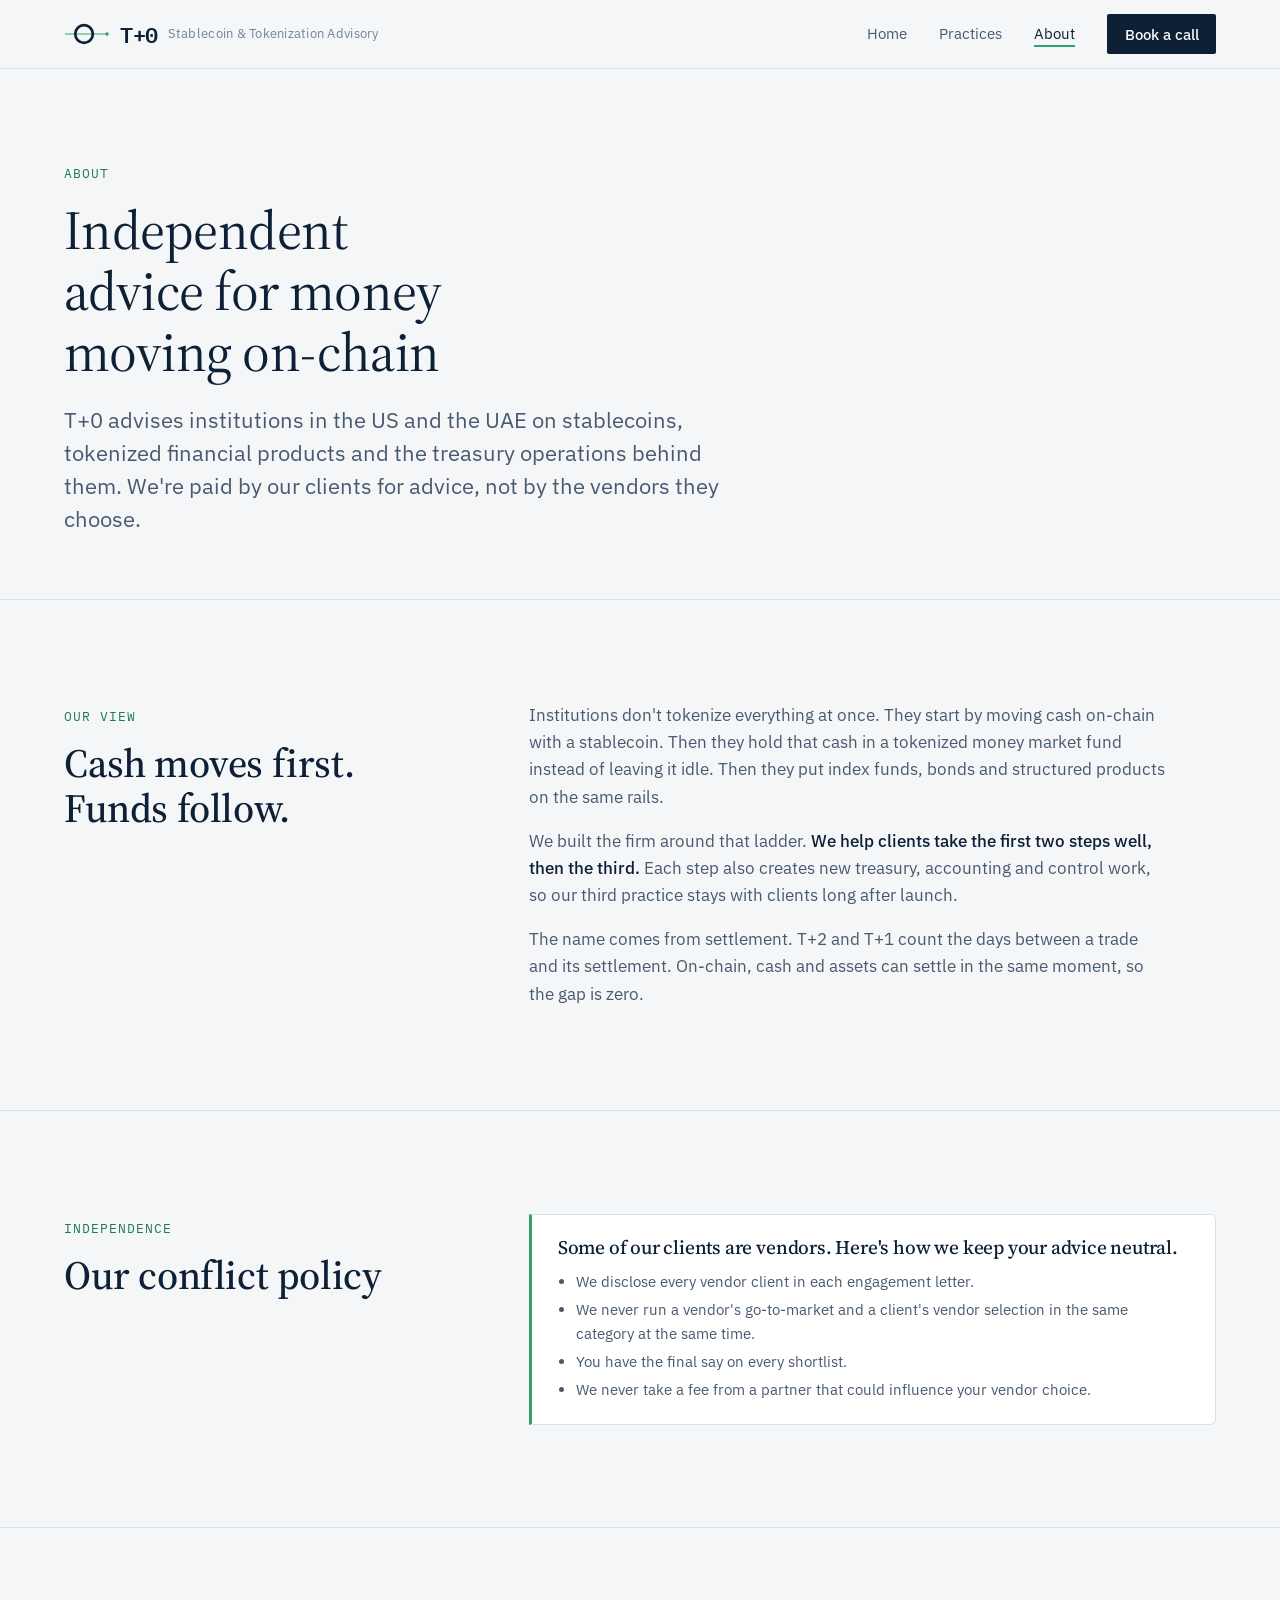
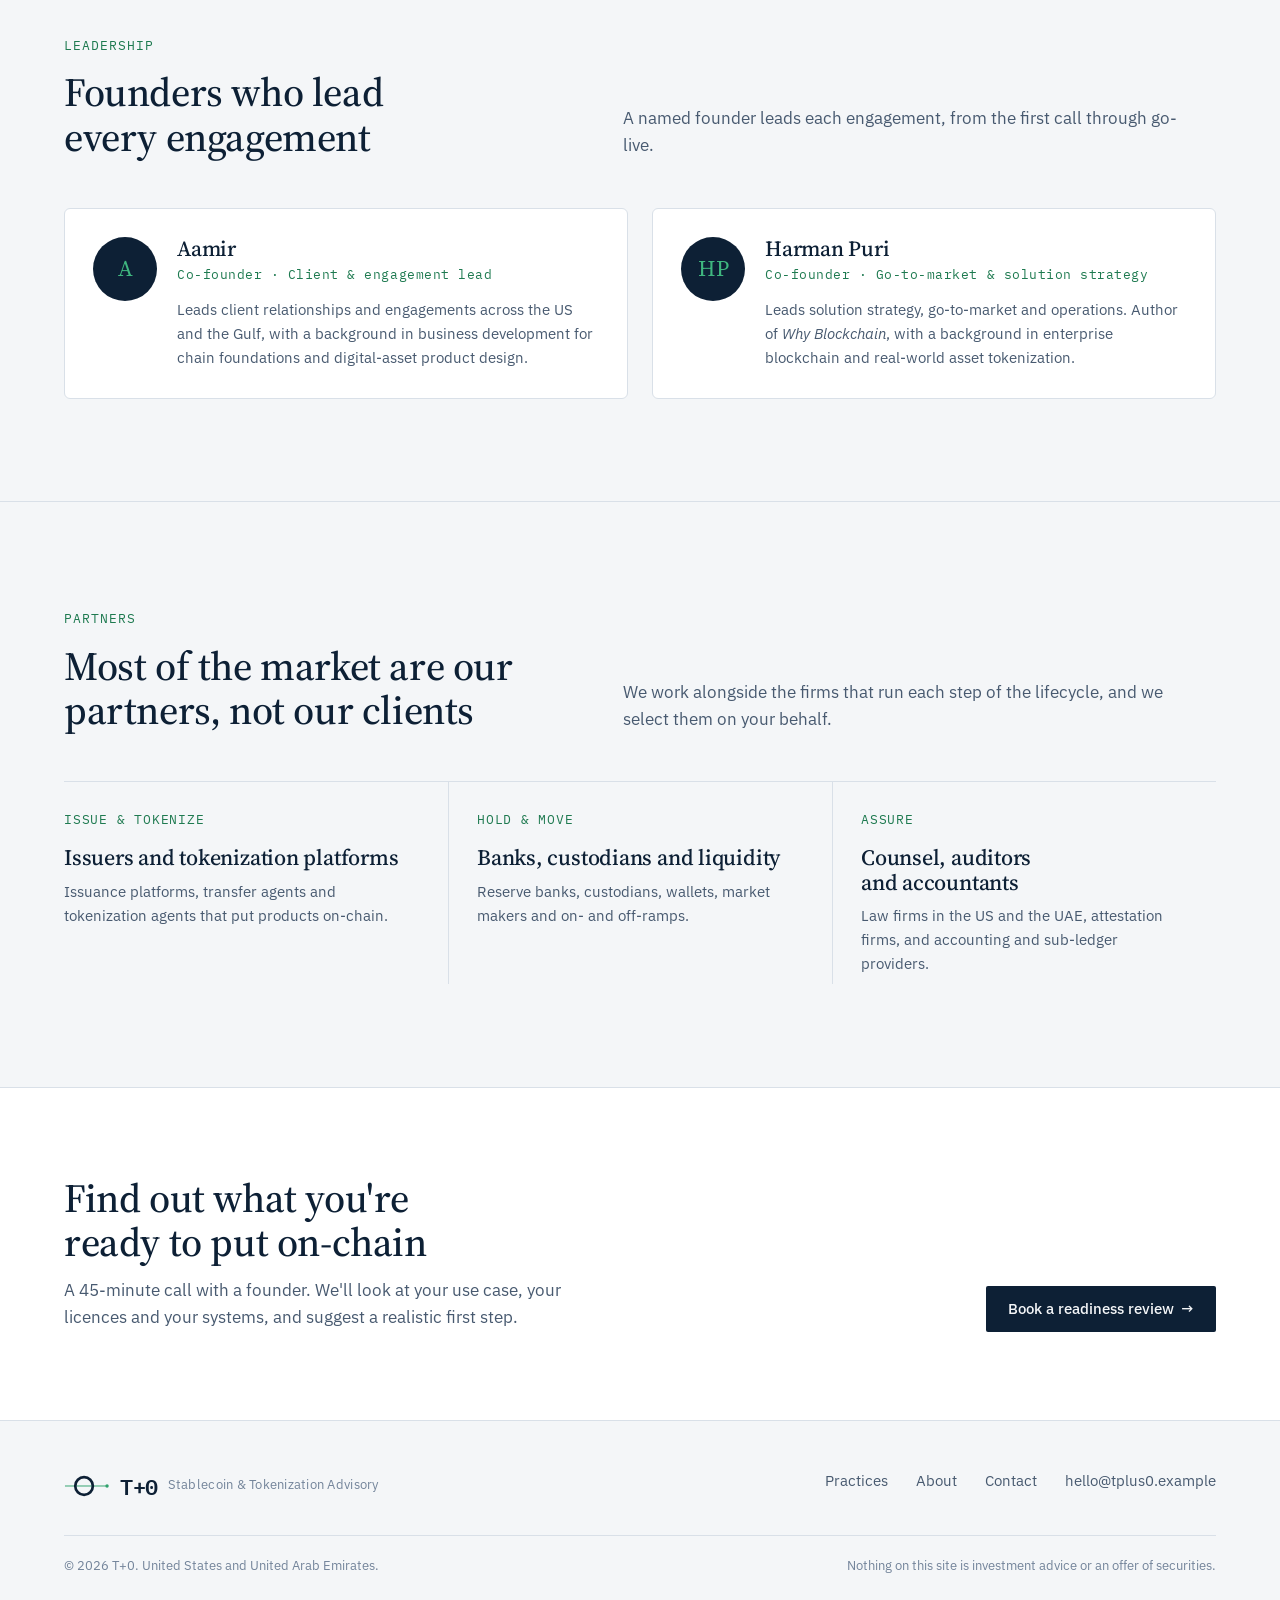
==== commit b9aca458: "Reposition site around three practices Stablecoins, tokenized financial products, and on-chain treas" ====
--- a/about.html
+++ b/about.html
@@ -4,24 +4,24 @@
 <meta charset="utf-8">
 <meta name="viewport" content="width=device-width, initial-scale=1, viewport-fit=cover">
 <title>About T+0</title>
-<meta name="description" content="T+0 is a US-based digital asset consulting firm that helps financial institutions move into tokenized assets.">
+<meta name="description" content="T+0 is an independent advisory firm for stablecoins, tokenized funds and on-chain treasury operations in the US and the UAE.">
 <link rel="icon" href="assets/favicon.svg" type="image/svg+xml">
 <link rel="preconnect" href="https://fonts.googleapis.com">
 <link rel="preconnect" href="https://fonts.gstatic.com" crossorigin>
 <link rel="stylesheet" href="https://fonts.googleapis.com/css2?family=IBM+Plex+Mono:wght@400;500;600&family=IBM+Plex+Sans:wght@400;500&family=Source+Serif+4:ital,opsz,wght@0,8..60,400;0,8..60,500;1,8..60,400&display=swap">
-<link rel="stylesheet" href="assets/styles.css?v=2">
+<link rel="stylesheet" href="assets/styles.css?v=3">
 </head>
 <body>
 
 <header class="site-header">
   <div class="wrap nav">
-    <a class="logo" href="index.html" aria-label="T+0 home"><svg class="logo-svg" viewBox="0 0 2000 960" aria-hidden="true"><rect x="42" y="457" width="1830" height="42" fill="var(--accent)"/><circle cx="872" cy="478" r="382.5" fill="none" stroke="currentColor" stroke-width="117"/><circle cx="1872" cy="478" r="74" fill="var(--accent)"/></svg><span class="logo-mark">T+0</span><span class="logo-sub">Digital Asset Consulting</span></a>
+    <a class="logo" href="index.html" aria-label="T+0 home"><svg class="logo-svg" viewBox="0 0 2000 960" aria-hidden="true"><rect x="42" y="457" width="1830" height="42" fill="var(--accent)"/><circle cx="872" cy="478" r="382.5" fill="none" stroke="currentColor" stroke-width="117"/><circle cx="1872" cy="478" r="74" fill="var(--accent)"/></svg><span class="logo-mark">T+0</span><span class="logo-sub">Stablecoin & Tokenization Advisory</span></a>
     <button class="nav-toggle" aria-expanded="false" aria-controls="navLinks">MENU</button>
     <ul class="nav-links" id="navLinks">
       <li><a href="index.html">Home</a></li>
-      <li><a href="services.html">Services</a></li>
+      <li><a href="practices.html">Practices</a></li>
       <li><a href="about.html" aria-current="page">About</a></li>
-      <li><a class="btn btn-primary" href="contact.html">Book a discovery call</a></li>
+      <li><a class="btn btn-primary" href="contact.html">Book a call</a></li>
     </ul>
   </div>
 </header>
@@ -31,18 +31,33 @@
   <section class="page-hero">
     <div class="wrap">
       <span class="eyebrow">About</span>
-      <h1>We help institutions move into digital assets</h1>
-      <p class="lede">T+0 is a US-based consulting firm for banks, asset managers and custodians. We own the client relationship and the outcome, and we deliver through a network of proven engineering partners.</p>
+      <h1>Independent advice for money moving on-chain</h1>
+      <p class="lede">T+0 advises institutions in the US and the UAE on stablecoins, tokenized financial products and the treasury operations behind them. We're paid by our clients for advice, not by the vendors they choose.</p>
     </div>
   </section>
 
   <section class="section">
     <div class="wrap split">
-      <div><span class="eyebrow">Our view</span><h2 style="margin-top:12px">Settlement is becoming instant. Banks still need to connect to it.</h2></div>
+      <div><span class="eyebrow">Our view</span><h2 style="margin-top:12px">Cash moves first. Funds follow.</h2></div>
       <div class="prose">
-        <p>Tokenized funds, treasuries and private credit already settle on-chain in the same moment, around the clock. The infrastructure exists. What most institutions lack is a way to connect it to the core banking, custody, compliance and reporting systems they depend on today.</p>
-        <p>That connecting work is our business. <strong>We map your existing systems to the new market infrastructure, then deliver the product end to end.</strong> We start with asset and wealth managers tokenizing funds, where the first wave of adoption is happening now, and expand into private credit, real estate funds and commodities as the market matures.</p>
-        <p>We are platform-neutral. Our delivery partners bring production engineering and live references, and we remain free to use whichever standard, network or vendor fits each client.</p>
+        <p>Institutions don't tokenize everything at once. They start by moving cash on-chain with a stablecoin. Then they hold that cash in a tokenized money market fund instead of leaving it idle. Then they put index funds, bonds and structured products on the same rails.</p>
+        <p>We built the firm around that ladder. <strong>We help clients take the first two steps well, then the third.</strong> Each step also creates new treasury, accounting and control work, so our third practice stays with clients long after launch.</p>
+        <p>The name comes from settlement. T+2 and T+1 count the days between a trade and its settlement. On-chain, cash and assets can settle in the same moment, so the gap is zero.</p>
+      </div>
+    </div>
+  </section>
+
+  <section class="section">
+    <div class="wrap split">
+      <div><span class="eyebrow">Independence</span><h2 style="margin-top:12px">Our conflict policy</h2></div>
+      <div class="note-band">
+        <h3>Some of our clients are vendors. Here's how we keep your advice neutral.</h3>
+        <ul>
+          <li>We disclose every vendor client in each engagement letter.</li>
+          <li>We never run a vendor's go-to-market and a client's vendor selection in the same category at the same time.</li>
+          <li>You have the final say on every shortlist.</li>
+          <li>We never take a fee from a partner that could influence your vendor choice.</li>
+        </ul>
       </div>
     </div>
   </section>
@@ -51,11 +66,11 @@
     <div class="wrap">
       <div class="section-head">
         <div><span class="eyebrow">Leadership</span><h2>Founders who lead every engagement</h2></div>
-        <p>Every engagement has a named founder as its lead, from the first call through go-live.</p>
+        <p>A named founder leads each engagement, from the first call through go-live.</p>
       </div>
       <div class="people">
-        <div class="person"><div class="avatar" aria-hidden="true">A</div><div><h3>Aamir</h3><p class="role">Co-founder · Client & engagement lead</p><p>Leads client relationships and engagements, and represents T+0 in the US and internationally from a network across New York and San Francisco.</p></div></div>
-        <div class="person"><div class="avatar" aria-hidden="true">HP</div><div><h3>Harman Puri</h3><p class="role">Co-founder · Go-to-market & solution strategy</p><p>Leads solution strategy, presales and operations. Author of <em>Why Blockchain</em>, with a background in enterprise blockchain and real-world asset tokenization.</p></div></div>
+        <div class="person"><div class="avatar" aria-hidden="true">A</div><div><h3>Aamir</h3><p class="role">Co-founder · Client & engagement lead</p><p>Leads client relationships and engagements across the US and the Gulf, with a background in business development for chain foundations and digital-asset product design.</p></div></div>
+        <div class="person"><div class="avatar" aria-hidden="true">HP</div><div><h3>Harman Puri</h3><p class="role">Co-founder · Go-to-market & solution strategy</p><p>Leads solution strategy, go-to-market and operations. Author of <em>Why Blockchain</em>, with a background in enterprise blockchain and real-world asset tokenization.</p></div></div>
       </div>
     </div>
   </section>
@@ -63,13 +78,13 @@
   <section class="section">
     <div class="wrap">
       <div class="section-head">
-        <div><span class="eyebrow">Partner ecosystem</span><h2>The right specialist for each layer</h2></div>
-        <p>We bring in partners for each layer of the architecture and stay accountable for the result.</p>
+        <div><span class="eyebrow">Partners</span><h2>Most of the market are our partners, not our clients</h2></div>
+        <p>We work alongside the firms that run each step of the lifecycle, and we select them on your behalf.</p>
       </div>
       <div class="grid-3">
-        <div class="cell"><span class="k">Engineering</span><h3>Blockchain engineering</h3><p>Production-grade platform and smart-contract engineering with live institutional references.</p></div>
-        <div class="cell"><span class="k">Control</span><h3>Custody, compliance & KYC</h3><p>Qualified custodians, identity providers and legal and regulatory advisors across jurisdictions.</p></div>
-        <div class="cell"><span class="k">Distribution</span><h3>Consultancies, data & AI</h3><p>Consultancy and analytics partners who bring us into programmes, plus AI services on tokenized data.</p></div>
+        <div class="cell"><span class="k">Issue & tokenize</span><h3>Issuers and tokenization platforms</h3><p>Issuance platforms, transfer agents and tokenization agents that put products on-chain.</p></div>
+        <div class="cell"><span class="k">Hold & move</span><h3>Banks, custodians and liquidity</h3><p>Reserve banks, custodians, wallets, market makers and on- and off-ramps.</p></div>
+        <div class="cell"><span class="k">Assure</span><h3>Counsel, auditors and accountants</h3><p>Law firms in the US and the UAE, attestation firms, and accounting and sub-ledger providers.</p></div>
       </div>
     </div>
   </section>
@@ -77,10 +92,10 @@
   <section class="cta-band">
     <div class="wrap cta-inner">
       <div>
-        <h2>Find out which of your assets are ready for T+0</h2>
-        <p>A 45-minute call with a founder. We'll review your use case and the systems it touches, and suggest a realistic first step.</p>
+        <h2>Find out what you're ready to put on-chain</h2>
+        <p>A 45-minute call with a founder. We'll look at your use case, your licences and your systems, and suggest a realistic first step.</p>
       </div>
-      <a class="btn btn-primary" href="contact.html">Book a discovery call <span class="arr">→</span></a>
+      <a class="btn btn-primary" href="contact.html">Book a readiness review <span class="arr">→</span></a>
     </div>
   </section>
 </main>
@@ -88,13 +103,13 @@
 <footer class="site-footer">
   <div class="wrap">
     <div class="foot-grid">
-      <a class="logo" href="index.html"><svg class="logo-svg" viewBox="0 0 2000 960" aria-hidden="true"><rect x="42" y="457" width="1830" height="42" fill="var(--accent)"/><circle cx="872" cy="478" r="382.5" fill="none" stroke="currentColor" stroke-width="117"/><circle cx="1872" cy="478" r="74" fill="var(--accent)"/></svg><span class="logo-mark">T+0</span><span class="logo-sub">Digital Asset Consulting</span></a>
-      <nav aria-label="Footer"><a href="services.html">Services</a><a href="about.html">About</a><a href="contact.html">Contact</a><a href="#" data-email></a></nav>
+      <a class="logo" href="index.html"><svg class="logo-svg" viewBox="0 0 2000 960" aria-hidden="true"><rect x="42" y="457" width="1830" height="42" fill="var(--accent)"/><circle cx="872" cy="478" r="382.5" fill="none" stroke="currentColor" stroke-width="117"/><circle cx="1872" cy="478" r="74" fill="var(--accent)"/></svg><span class="logo-mark">T+0</span><span class="logo-sub">Stablecoin & Tokenization Advisory</span></a>
+      <nav aria-label="Footer"><a href="practices.html">Practices</a><a href="about.html">About</a><a href="contact.html">Contact</a><a href="#" data-email></a></nav>
     </div>
-    <div class="foot-legal"><span>© <span data-year></span> T+0. New York, United States.</span><span>Nothing on this site is investment advice or an offer of securities.</span></div>
+    <div class="foot-legal"><span>© <span data-year></span> T+0. United States and United Arab Emirates.</span><span>Nothing on this site is investment advice or an offer of securities.</span></div>
   </div>
 </footer>
 
-<script src="assets/main.js?v=2"></script>
+<script src="assets/main.js?v=3"></script>
 </body>
 </html>
--- a/assets/styles.css
+++ b/assets/styles.css
@@ -388,3 +388,59 @@
   html { scroll-behavior: auto; }
   *, *::before, *::after { transition-duration: 0s !important; }
 }
+
+/* ============ Client ladder (hero) ============ */
+.ladder { list-style: none; margin: 0; padding: 0; display: grid; gap: 10px; }
+.rung { display: grid; grid-template-columns: 44px minmax(0, 1fr); gap: 16px; align-items: start; padding: 16px 18px; background: var(--surface); border: 1px solid var(--line); border-radius: var(--radius); }
+.rung:nth-child(2) { margin-left: 20px; }
+.rung:nth-child(3) { margin-left: 40px; }
+.rung .n { font-family: var(--f-mono); font-size: var(--s-sm); color: var(--accent-ink); padding-top: 2px; font-variant-numeric: tabular-nums; }
+.rung strong { display: block; font-weight: 500; font-size: var(--s-md); }
+.rung span.d { display: block; font-size: var(--s-sm); color: var(--ink-2); margin-top: 2px; }
+.rung .tag { display: inline-block; margin-top: 8px; font-family: var(--f-mono); font-size: 0.72rem; letter-spacing: .05em; color: var(--accent-ink); background: var(--accent-soft); padding: 2px 8px; border-radius: 2px; }
+.ladder-cap { font-family: var(--f-mono); font-size: var(--s-xs); color: var(--ink-3); margin-top: 12px; letter-spacing: .04em; }
+@media (max-width: 520px) { .rung:nth-child(2), .rung:nth-child(3) { margin-left: 0; } }
+
+/* ============ Six-up grid ============ */
+.grid-3.six .cell:nth-child(3n+1) { padding-left: 0; border-left: 0; }
+.grid-3.six .cell:nth-child(n+4) { border-top: 1px solid var(--line); }
+.grid-3.six .cell { padding-bottom: 28px; }
+@media (max-width: 860px) { .grid-3.six .cell:nth-child(n+4) { border-top: 0; } }
+
+/* ============ Money-flow maps ============ */
+.flows { display: grid; gap: 28px; }
+.flow { background: var(--surface); border: 1px solid var(--line); border-radius: var(--radius); padding: clamp(20px, 3vw, 32px); }
+.flow-head { display: flex; flex-wrap: wrap; justify-content: space-between; align-items: baseline; gap: 6px 24px; margin-bottom: 28px; }
+.flow-head h3 { font-size: 1.45rem; }
+.flow-head p { font-size: var(--s-sm); color: var(--ink-2); max-width: 60ch; }
+.flow-track { position: relative; list-style: none; margin: 0; padding: 0; display: grid; grid-template-columns: repeat(6, minmax(0, 1fr)); gap: 16px; --node: 14px; }
+.flow-track::before { content: ""; position: absolute; left: calc(100% / 12); right: calc(100% / 12); top: calc(var(--node) / 2 - 1px); height: 2px; background: repeating-linear-gradient(90deg, var(--line) 0 6px, transparent 6px 10px); }
+.flow-pulse { position: absolute; top: calc(var(--node) / 2 - 5px); left: calc(100% / 12); width: 10px; height: 10px; margin-left: -5px; border-radius: 50%; background: var(--pulse, var(--coin)); box-shadow: 0 0 0 4px color-mix(in srgb, var(--pulse, var(--coin)) 25%, transparent); animation: travel-x 6s linear infinite; }
+.flow-pulse.b { animation-delay: -3s; }
+@keyframes travel-x { from { left: calc(100% / 12); } to { left: calc(100% - 100% / 12); } }
+.fstep { position: relative; text-align: center; min-width: 0; }
+.fstep .node { display: block; width: var(--node); height: var(--node); margin: 0 auto 14px; border-radius: 50%; background: var(--surface); border: 2px solid var(--ink-3); position: relative; z-index: 1; }
+.fstep.t0 .node { border-color: var(--accent); background: var(--accent); box-shadow: 0 0 0 4px var(--accent-soft); }
+.fstep h4 { margin: 0; font-size: var(--s-sm); font-weight: 500; line-height: 1.3; }
+.fstep p { font-size: 0.82rem; color: var(--ink-2); margin-top: 6px; line-height: 1.45; }
+.fstep .who { display: block; font-family: var(--f-mono); font-size: 0.68rem; letter-spacing: .05em; text-transform: uppercase; color: var(--ink-3); margin-bottom: 4px; }
+.fstep.t0 .who { color: var(--accent-ink); }
+.flow-key { display: flex; flex-wrap: wrap; gap: 8px 22px; margin-top: 22px; font-family: var(--f-mono); font-size: var(--s-xs); color: var(--ink-3); }
+.flow-key span { display: inline-flex; align-items: center; gap: 8px; }
+.flow-key i { width: 10px; height: 10px; border-radius: 50%; display: inline-block; }
+@media (max-width: 860px) {
+  .flow-track { grid-template-columns: 1fr; gap: 18px; padding-left: 30px; }
+  .flow-track::before { left: 6px; right: auto; top: 6px; bottom: 6px; width: 2px; height: auto; background: repeating-linear-gradient(180deg, var(--line) 0 6px, transparent 6px 10px); }
+  .flow-pulse { left: 7px; top: 6px; animation-name: travel-y; }
+  @keyframes travel-y { from { top: 6px; } to { top: calc(100% - 12px); } }
+  .fstep { text-align: left; }
+  .fstep .node { position: absolute; left: -30px; top: 2px; margin: 0; }
+}
+
+/* Independence note */
+.note-band { border: 1px solid var(--line); border-left: 3px solid var(--accent); background: var(--surface); padding: 22px 26px; border-radius: 0 var(--radius) var(--radius) 0; display: grid; gap: 8px; }
+.note-band h3 { font-size: 1.2rem; }
+.note-band p, .note-band li { font-size: var(--s-sm); color: var(--ink-2); }
+.note-band ul { margin: 4px 0 0; padding-left: 18px; display: grid; gap: 4px; }
+
+@media (prefers-reduced-motion: reduce) { .flow-pulse { animation: none; } }
